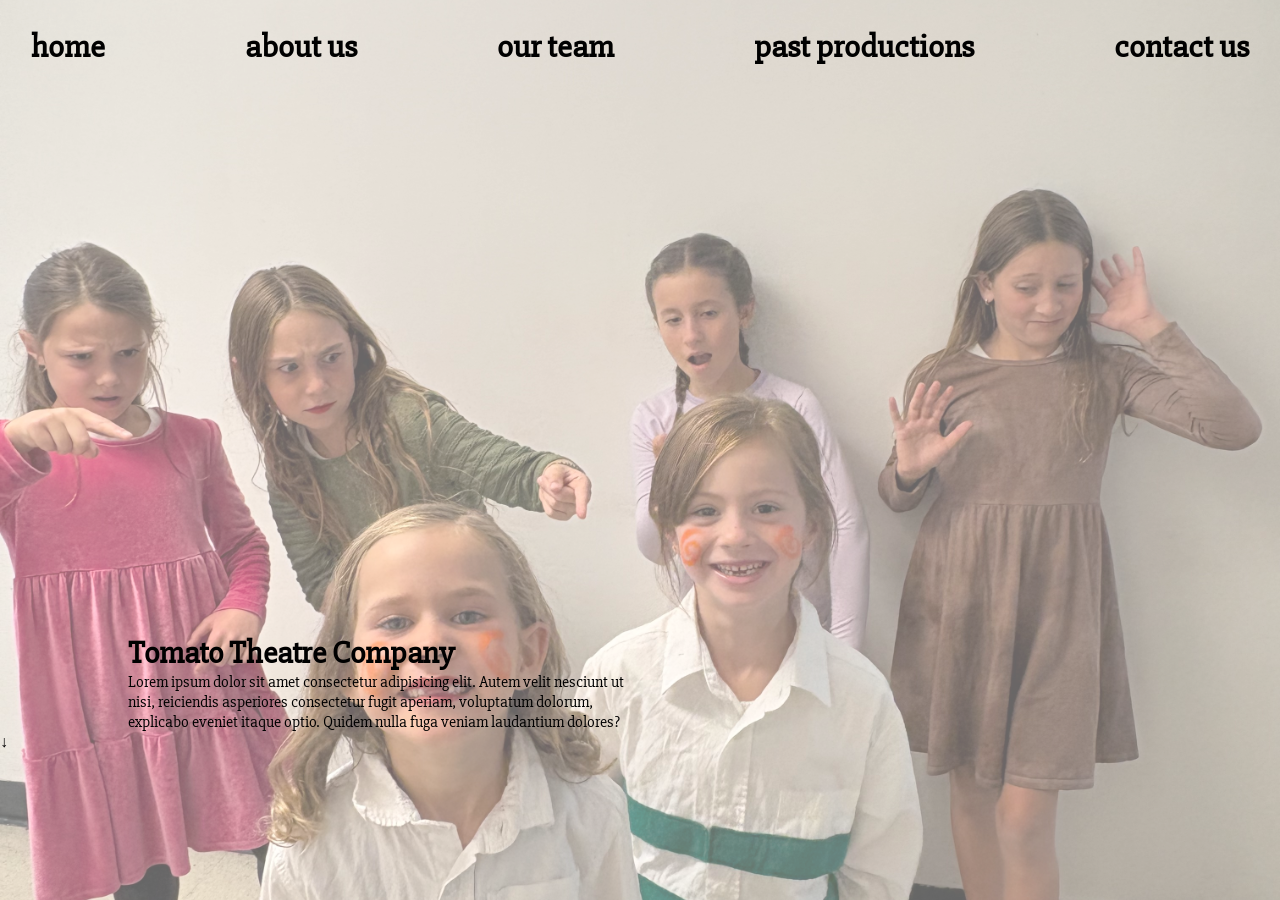
==== index.html @ 679a4891 "Initial commit" ====
<!DOCTYPE html>
<html lang="en">
<head>
    <meta charset="UTF-8">
    <meta name="viewport" content="width=device-width, initial-scale=1.0">
    <title>Tomato Theatre Company</title>
    <link rel="stylesheet" href="style.css">
    <link rel="preconnect" href="https://fonts.googleapis.com">
    <link rel="preconnect" href="https://fonts.gstatic.com" crossorigin>
    <link href="https://fonts.googleapis.com/css2?family=Slabo+27px&display=swap" rel="stylesheet">

</head>
<body>
    <div class="screen1">
    <img src="./src/IMG_2742.jpeg" alt="Tomato theatre company" id="backgroundImage">
    <header>
        
        <ul>
            <li>
                <a href="index.html" class="slabo-27px-regular">home</a>
            </li>
            <li>
                <a href="aboutus.html" class="slabo-27px-regular">about us</a>
            </li>
            <li>
                <a href="team.html" class="slabo-27px-regular">our team</a>
            </li>
            <li>
                <a href="history.html" class="slabo-27px-regular">past productions</a>
            </li>
            <li>
                <a href="contact.html" class="slabo-27px-regular">contact us</a>
            </li>
        </ul>
    </header>
    <div class="banner">
        <h1>Tomato Theatre Company</h1>
        <p>Lorem ipsum dolor sit amet consectetur adipisicing elit. Autem velit nesciunt ut nisi, reiciendis asperiores consectetur fugit aperiam, voluptatum dolorum, explicabo eveniet itaque optio. Quidem nulla fuga veniam laudantium dolores?</p>
    </div>
    <div class="down">↓</div>
</div>
</body>
</html>
---- style.css ----
*{
    margin: 0;
    padding: 0;
    font-family: 'Slabo 27px', serif;
}
body{
    width: 100vw;
    height: 100vh;
}
.screen1{
    display: flex;
    flex-direction: column;
    margin: 0;
    padding: 0;
    align-items: center;
    width: 100vw;
    height: 100vh;
}
header{
    display: flex;
    justify-content: center;
    align-items: center;
    width: 100%;
    padding: 10px;
}
ul{
    display: flex;
    justify-content: space-between;
    align-items: center;
    padding: 1rem;
    width: 100%;
}
li{
    list-style: none;
    margin: 0 15px;
    text-decoration: none;
}
a{
    text-decoration: none;
    color: black;
    font-size: 33px;
    font-family: 'Slabo 27px', serif;
}
.slabo-27px-regular {
  font-family: "Slabo 27px", serif;
  font-weight: 600;
  font-style: normal;
}
#backgroundImage{
    position: absolute;
    width: 100vw;
    height: 100vh;
    object-fit: cover;
    z-index: -1;
    filter:opacity(60%);
}
.banner {
    display: flex;
    flex-direction: column;
    width: 40vw;
    align-self: baseline;
    margin-left: 10vw;
    padding-top: 60vh;
}
.down{
width: 100vw;

}
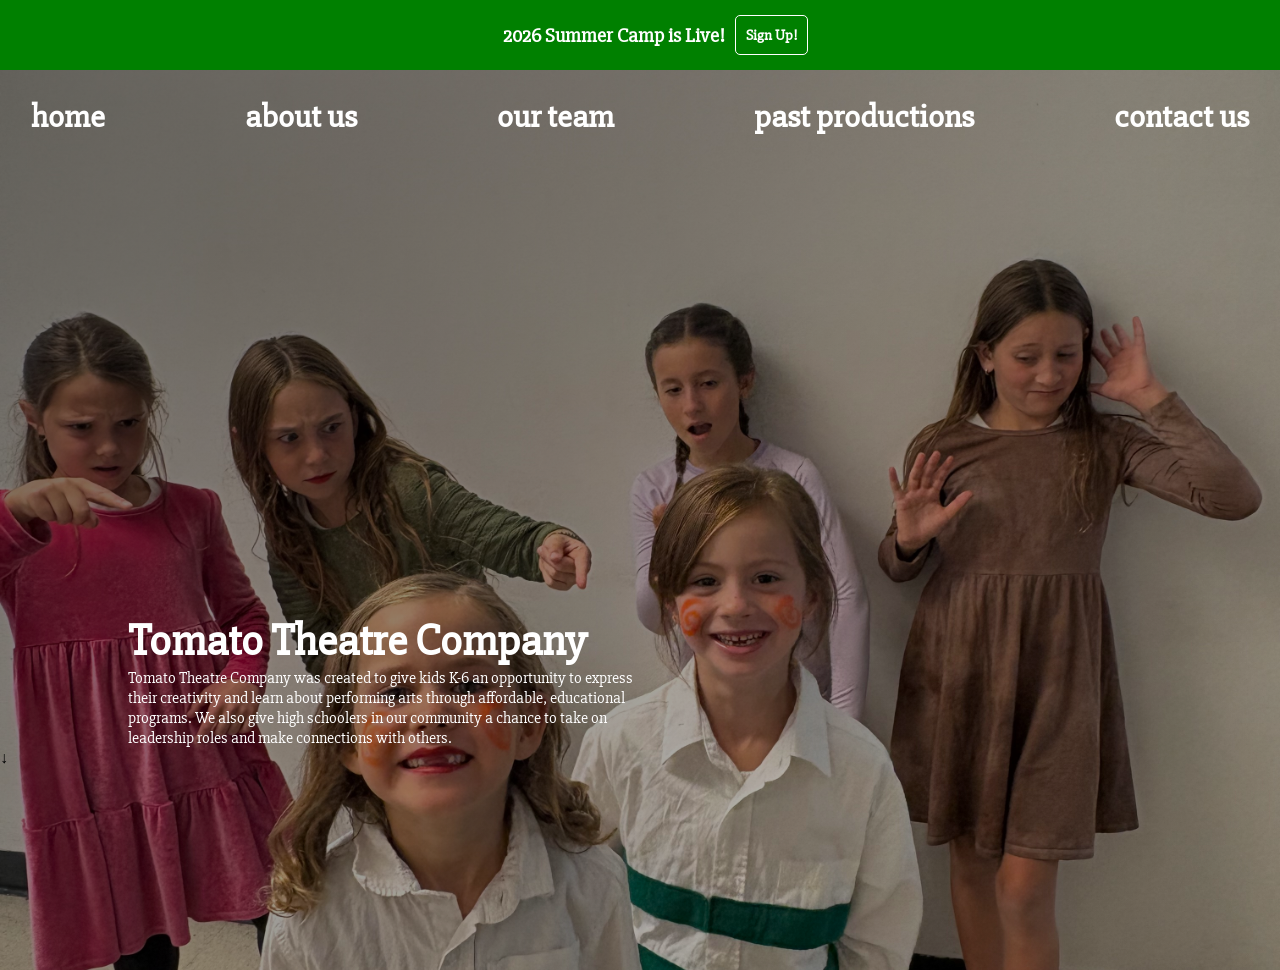
==== commit 5ce2c851: "lots of new shit" ====
--- a/index.html
+++ b/index.html
@@ -11,6 +11,10 @@
 
 </head>
 <body>
+    <div class="current">
+        <h5 href="signup.html">2026 Summer Camp is Live!</h5>
+        <button>Sign Up!</button>
+    </div>
     <div class="screen1">
     <img src="./src/IMG_2742.jpeg" alt="Tomato theatre company" id="backgroundImage">
     <header>
@@ -35,9 +39,10 @@
     </header>
     <div class="banner">
         <h1>Tomato Theatre Company</h1>
-        <p>Lorem ipsum dolor sit amet consectetur adipisicing elit. Autem velit nesciunt ut nisi, reiciendis asperiores consectetur fugit aperiam, voluptatum dolorum, explicabo eveniet itaque optio. Quidem nulla fuga veniam laudantium dolores?</p>
+        <p>Tomato Theatre Company was created to give kids K-6 an opportunity to express their creativity and learn about performing arts through affordable, educational programs. We also give high schoolers in our community a chance to take on leadership roles and make connections with others. </p>
     </div>
     <div class="down">↓</div>
 </div>
+<script src="background-rotator.js" defer></script>
 </body>
-</html>+</html>
--- a/style.css
+++ b/style.css
@@ -15,6 +15,8 @@
     align-items: center;
     width: 100vw;
     height: 100vh;
+    position: relative;
+    isolation: isolate;
 }
 header{
     display: flex;
@@ -37,7 +39,7 @@
 }
 a{
     text-decoration: none;
-    color: black;
+    color: white;
     font-size: 33px;
     font-family: 'Slabo 27px', serif;
 }
@@ -46,13 +48,38 @@
   font-weight: 600;
   font-style: normal;
 }
-#backgroundImage{
+#backgroundImage,
+.bg-layer{
     position: absolute;
+    inset: 0;
     width: 100vw;
     height: 100vh;
     object-fit: cover;
+    z-index: -2;
+}
+.bg-layer{
+    z-index: -3;
+    transition: opacity 1.8s ease-in-out;
+    will-change: opacity;
+}
+.bg-fade-out{
+    opacity: 0;
+}
+.bg-fade-in{
+    opacity: 0;
+}
+.bg-fade-in-active{
+    opacity: 1;
+}
+.screen1::after{
+    content: "";
+    position: absolute;
+    inset: 0;
     z-index: -1;
-    filter:opacity(60%);
+    background:
+        linear-gradient(120deg, rgba(0, 0, 0, 0.45), rgba(0, 0, 0, 0.15)),
+        radial-gradient(circle at 20% 20%, rgba(0, 0, 0, 0.2), rgba(0, 0, 0, 0));
+    pointer-events: none;
 }
 .banner {
     display: flex;
@@ -60,9 +87,53 @@
     width: 40vw;
     align-self: baseline;
     margin-left: 10vw;
-    padding-top: 60vh;
+    padding-top: 50vh;
+}
+.banner h1{
+    font-size: 45px;
+    color: white;
+
 }
 .down{
 width: 100vw;
 
+}
+p{
+    color: white;
+
+}
+.current{
+    display: flex;
+    width: 100vw;
+    background-color: green;
+    align-items: center;
+    justify-content: center;
+    padding: 15px;
+    gap: 10px;
+}
+.current h5{
+    font-size: 20px;
+    color: white;
+    font-weight: bold;
+
+}
+.current button{
+    padding: 10px;
+    font-size: 15px;
+    font-weight: bold;
+    background-color: green;
+    color: white;
+    border: 1px solid white;
+    border-radius: 5px;
+    cursor: pointer;
+}
+.current button:hover{
+    padding: 10px;
+    font-size: 15px;
+    font-weight: bold;
+    background-color: white;
+    color: green;
+    border: 1px solid green;
+    border-radius: 5px;
+    cursor: pointer;
 }
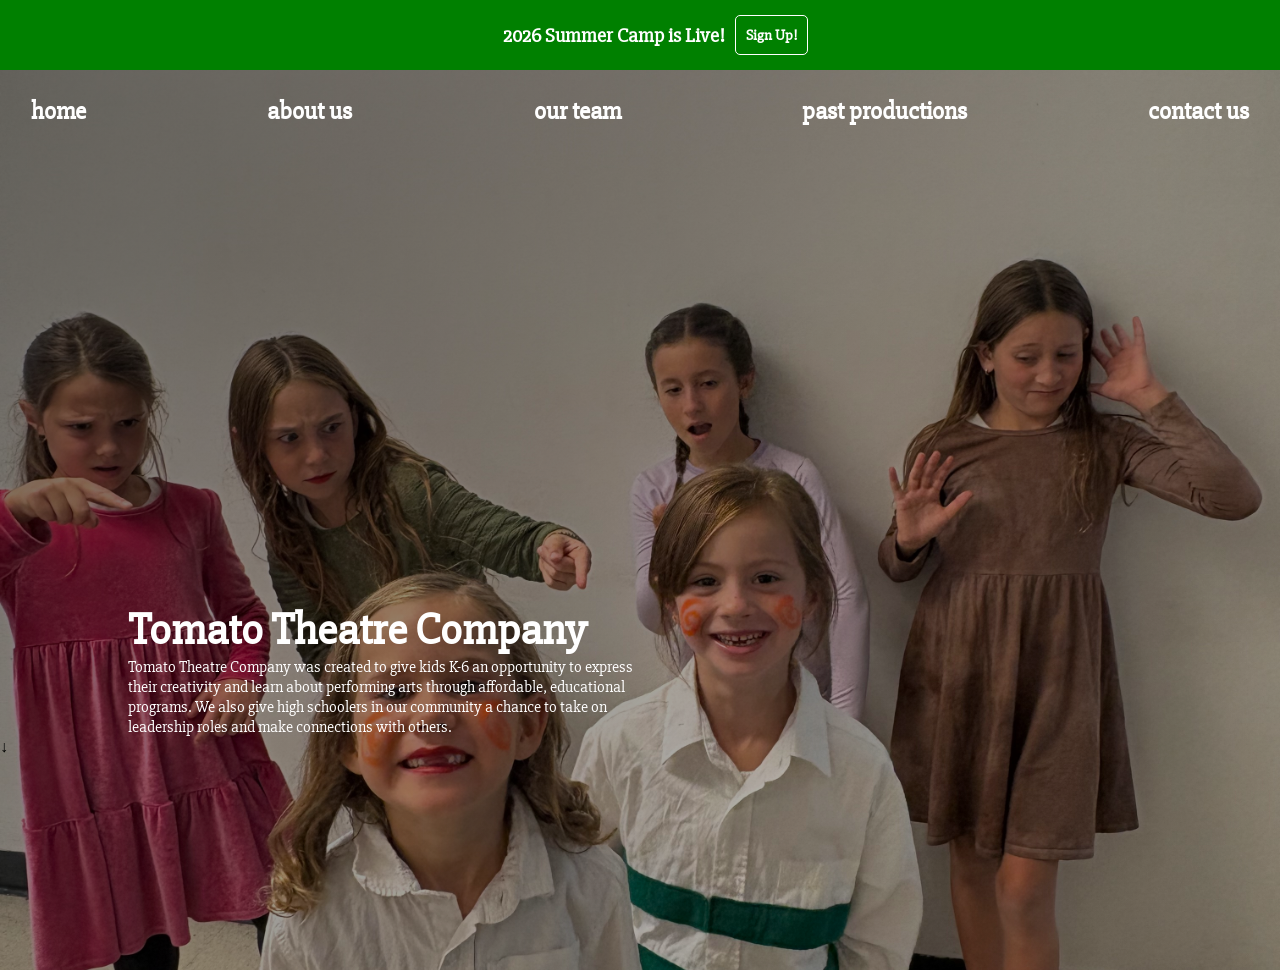
==== commit a06b75c8: "more cool stuff :)" ====
--- a/index.html
+++ b/index.html
@@ -4,7 +4,7 @@
     <meta charset="UTF-8">
     <meta name="viewport" content="width=device-width, initial-scale=1.0">
     <title>Tomato Theatre Company</title>
-    <link rel="stylesheet" href="style.css">
+    <link rel="stylesheet" href="./style.css">
     <link rel="preconnect" href="https://fonts.googleapis.com">
     <link rel="preconnect" href="https://fonts.gstatic.com" crossorigin>
     <link href="https://fonts.googleapis.com/css2?family=Slabo+27px&display=swap" rel="stylesheet">
@@ -12,8 +12,8 @@
 </head>
 <body>
     <div class="current">
-        <h5 href="signup.html">2026 Summer Camp is Live!</h5>
-        <button>Sign Up!</button>
+        <h5 >2026 Summer Camp is Live!</h5>
+        <a href="signup.html"><button >Sign Up!</button></a>
     </div>
     <div class="screen1">
     <img src="./src/IMG_2742.jpeg" alt="Tomato theatre company" id="backgroundImage">
--- a/style.css
+++ b/style.css
@@ -40,7 +40,7 @@
 a{
     text-decoration: none;
     color: white;
-    font-size: 33px;
+    font-size: 25px;
     font-family: 'Slabo 27px', serif;
 }
 .slabo-27px-regular {
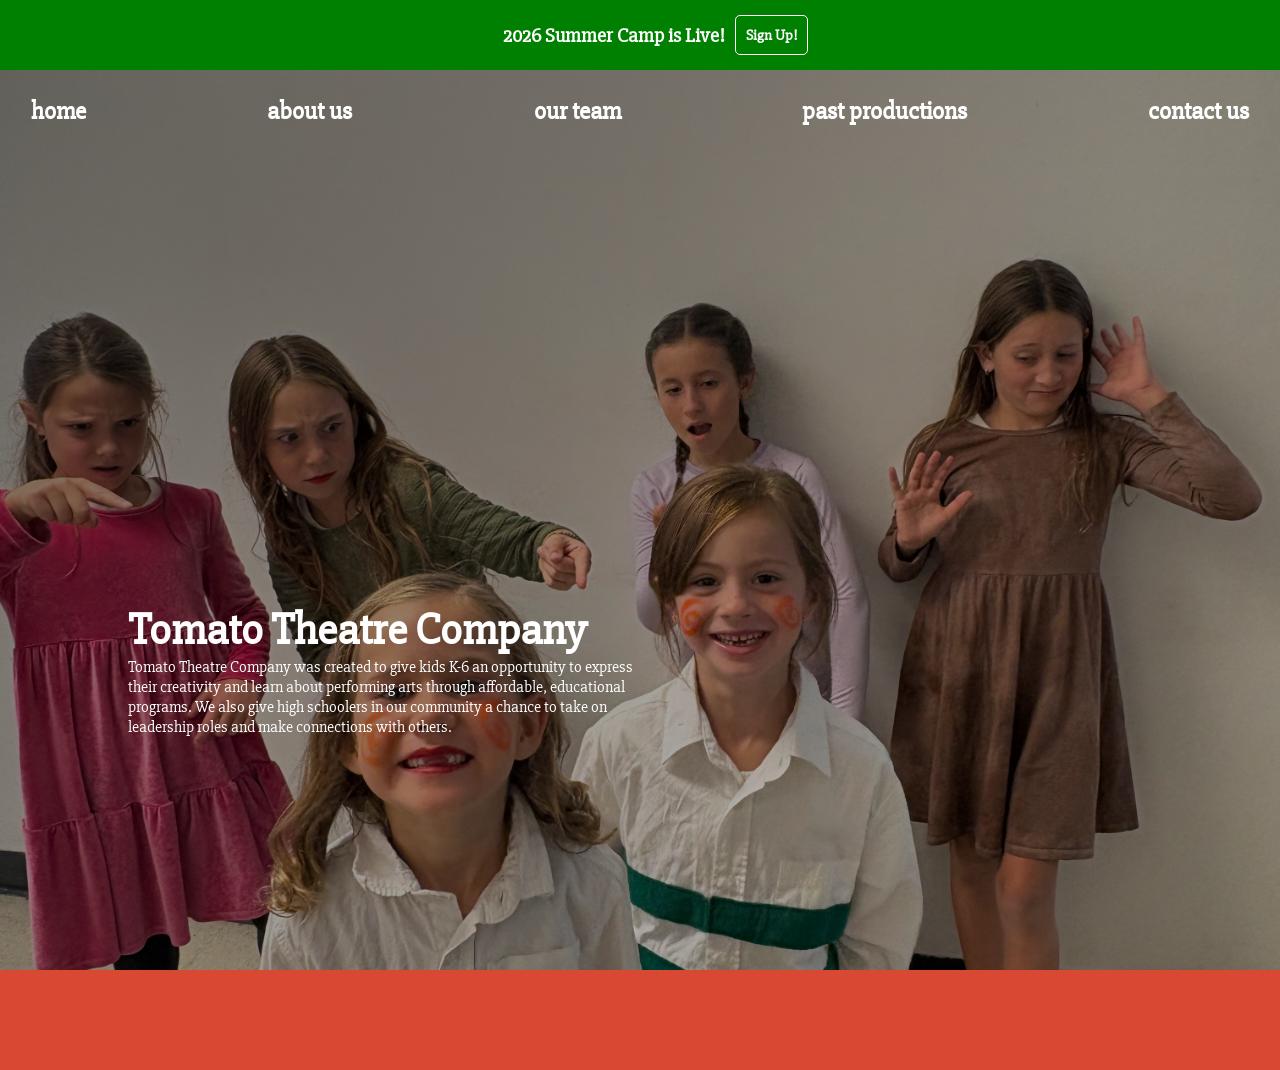
==== commit 9a884989: "update :)" ====
--- a/index.html
+++ b/index.html
@@ -41,7 +41,10 @@
         <h1>Tomato Theatre Company</h1>
         <p>Tomato Theatre Company was created to give kids K-6 an opportunity to express their creativity and learn about performing arts through affordable, educational programs. We also give high schoolers in our community a chance to take on leadership roles and make connections with others. </p>
     </div>
-    <div class="down">↓</div>
+    <!-- <div class="down">↓</div> -->
+</div>
+<div class="page1">
+    
 </div>
 <script src="background-rotator.js" defer></script>
 </body>
--- a/style.css
+++ b/style.css
@@ -22,8 +22,9 @@
     display: flex;
     justify-content: center;
     align-items: center;
-    width: 100%;
+
     padding: 10px;
+    width: 100vw;
 }
 ul{
     display: flex;
@@ -136,4 +137,9 @@
     border: 1px solid green;
     border-radius: 5px;
     cursor: pointer;
+}
+.page1{
+    width: 100vw;
+    height: 100px;
+    background-color: #d94833;
 }
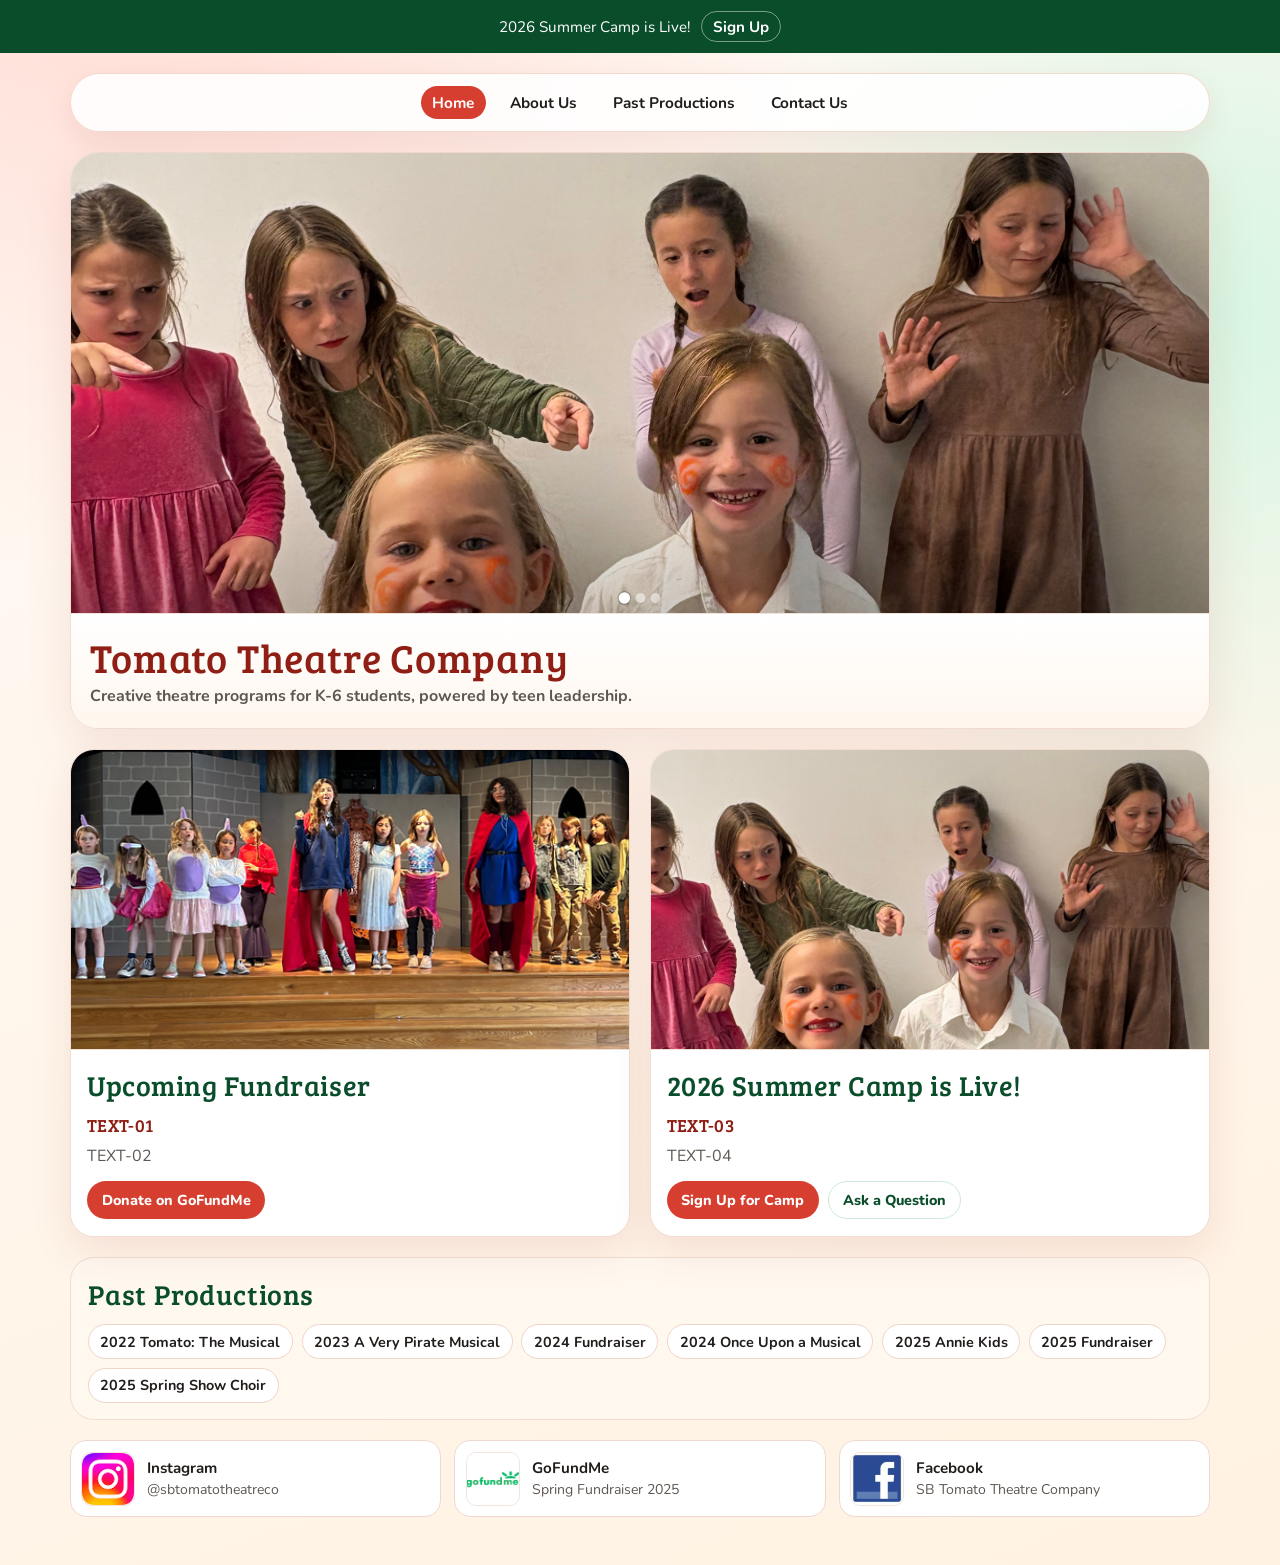
==== commit f92ba242: "hella new updates" ====
--- a/index.html
+++ b/index.html
@@ -1,51 +1,515 @@
 <!DOCTYPE html>
 <html lang="en">
 <head>
-    <meta charset="UTF-8">
-    <meta name="viewport" content="width=device-width, initial-scale=1.0">
-    <title>Tomato Theatre Company</title>
-    <link rel="stylesheet" href="./style.css">
-    <link rel="preconnect" href="https://fonts.googleapis.com">
-    <link rel="preconnect" href="https://fonts.gstatic.com" crossorigin>
-    <link href="https://fonts.googleapis.com/css2?family=Slabo+27px&display=swap" rel="stylesheet">
-
+  <meta charset="UTF-8" />
+  <meta name="viewport" content="width=device-width, initial-scale=1.0" />
+  <title>Tomato Theatre Company</title>
+  <link rel="preconnect" href="https://fonts.googleapis.com" />
+  <link rel="preconnect" href="https://fonts.gstatic.com" crossorigin />
+  <link href="https://fonts.googleapis.com/css2?family=Bree+Serif&family=Nunito:wght@400;600;700;800&display=swap" rel="stylesheet" />
+  <style>
+    :root {
+      --tomato: #d63f2f;
+      --tomato-dark: #8f1f15;
+      --leaf: #0f7b43;
+      --leaf-dark: #0a4d2a;
+      --cream: #fff8ef;
+      --ink: #201d1b;
+      --muted: #5e5752;
+      --card: #ffffff;
+    }
+
+    * { box-sizing: border-box; }
+
+    body {
+      margin: 0;
+      font-family: "Nunito", sans-serif;
+      color: var(--ink);
+      background:
+        radial-gradient(circle at 10% -10%, #ffd8cf 0, transparent 35%),
+        radial-gradient(circle at 95% 20%, #d8f6e3 0, transparent 30%),
+        linear-gradient(160deg, #fffaf6 0%, #fff2e2 100%);
+    }
+
+    .topbar {
+      display: flex;
+      justify-content: center;
+      align-items: center;
+      gap: 0.7rem;
+      background: var(--leaf-dark);
+      color: #fff;
+      padding: 0.7rem 1rem;
+      font-size: 0.95rem;
+      text-align: center;
+    }
+
+    .topbar a {
+      color: #fff;
+      text-decoration: none;
+      border: 1px solid rgba(255, 255, 255, 0.45);
+      border-radius: 999px;
+      padding: 0.28rem 0.68rem;
+      font-weight: 700;
+    }
+
+    .page {
+      width: min(1140px, 94vw);
+      margin: 0 auto;
+      padding: 1.2rem 0 3rem;
+    }
+
+    .nav {
+      display: flex;
+      flex-wrap: wrap;
+      justify-content: center;
+      gap: 0.8rem;
+      padding: 0.75rem;
+      margin-bottom: 1.25rem;
+      border-radius: 999px;
+      border: 1px solid #f2d9ce;
+      background: rgba(255, 255, 255, 0.88);
+      box-shadow: 0 10px 28px rgba(143, 31, 21, 0.08);
+      backdrop-filter: blur(8px);
+    }
+
+    .nav a {
+      text-decoration: none;
+      color: var(--ink);
+      font-weight: 700;
+      font-size: 0.96rem;
+      padding: 0.38rem 0.72rem;
+      border-radius: 999px;
+    }
+
+    .nav a.active,
+    .nav a:hover {
+      background: var(--tomato);
+      color: #fff;
+    }
+
+    .hero {
+      border-radius: 28px;
+      border: 1px solid #f2dbd1;
+      background: linear-gradient(135deg, #fff 0%, #fff9f1 100%);
+      box-shadow: 0 16px 48px rgba(143, 31, 21, 0.1);
+      padding: 0;
+      display: grid;
+      grid-template-columns: 1fr;
+      gap: 0;
+      align-items: stretch;
+      overflow: hidden;
+    }
+
+    .hero img {
+      width: min(430px, 100%);
+      border-radius: 18px;
+      justify-self: center;
+      display: block;
+    }
+
+    .hero-media {
+      width: 100%;
+      min-height: 460px;
+      overflow: hidden;
+      position: relative;
+      background: #fff;
+    }
+
+    .carousel-slide {
+      position: absolute;
+      inset: 0;
+      width: 100% !important;
+      height: 100% !important;
+      object-fit: cover !important;
+      object-position: center center;
+      opacity: 0;
+      transform: scale(1.12);
+      transition: opacity 0.9s ease-in-out, transform 6s ease-out;
+    }
+
+    .carousel-slide.active {
+      opacity: 1;
+      transform: scale(1.08);
+    }
+
+    .hero-media::after {
+      content: "";
+      position: absolute;
+      inset: 0;
+      pointer-events: none;
+      background:
+        linear-gradient(to top, rgba(0, 0, 0, 0.2), rgba(0, 0, 0, 0) 40%);
+    }
+
+    .carousel-dots {
+      position: absolute;
+      left: 50%;
+      bottom: 10px;
+      transform: translateX(-50%);
+      display: flex;
+      gap: 0.35rem;
+      z-index: 3;
+    }
+
+    .carousel-dot {
+      width: 10px;
+      height: 10px;
+      border-radius: 999px;
+      border: none;
+      background: rgba(255, 255, 255, 0.5);
+      cursor: pointer;
+      padding: 0;
+      transition: transform 0.2s ease, background-color 0.2s ease;
+    }
+
+    .carousel-dot.active {
+      background: #ffffff;
+      box-shadow: 0 0 0 1px rgba(31, 29, 28, 0.25);
+      transform: scale(1.15);
+    }
+
+    .hero-content {
+      padding: 1rem 1.2rem 1.2rem;
+      background: linear-gradient(180deg, #ffffff 0%, #fff7ee 100%);
+      border-top: 1px solid #f1e2d8;
+    }
+
+    .hero-content h1 {
+      margin: 0;
+      color: var(--tomato-dark);
+      font-size: clamp(1.9rem, 3.1vw, 2.6rem);
+    }
+
+    .hero-subtext {
+      margin: 0.3rem 0 0;
+      color: var(--leaf-dark);
+      font-size: 1rem;
+      font-weight: 700;
+    }
+
+    h1, h2, h3 {
+      font-family: "Bree Serif", serif;
+      font-weight: 400;
+      margin: 0;
+      letter-spacing: 0.02em;
+    }
+
+    h1 {
+      font-size: clamp(1.9rem, 3.3vw, 2.7rem);
+      color: var(--tomato-dark);
+      margin-bottom: 0.2rem;
+    }
+
+    .est {
+      color: var(--leaf-dark);
+      font-weight: 800;
+      margin-bottom: 0.9rem;
+      text-transform: uppercase;
+      letter-spacing: 0.08em;
+      font-size: 0.84rem;
+    }
+
+    .hero p {
+      margin: 0;
+      color: var(--muted);
+      line-height: 1.6;
+    }
+
+    .grid {
+      margin-top: 1.25rem;
+      display: grid;
+      grid-template-columns: 1fr 1fr;
+      gap: 1.2rem;
+    }
+
+    .card {
+      border-radius: 24px;
+      border: 1px solid #f1ddd1;
+      background: var(--card);
+      box-shadow: 0 14px 42px rgba(143, 31, 21, 0.1);
+      overflow: hidden;
+    }
+
+    .card-media {
+      width: 100%;
+      height: 300px;
+      overflow: hidden;
+      border-bottom: 1px solid #f1e2d8;
+      background: #efe8e2;
+    }
+
+    .card-media img {
+      width: 100% !important;
+      height: 100% !important;
+      object-fit: cover !important;
+      object-position: center center;
+      display: block;
+      transform: scale(1.2);
+      transform-origin: center;
+    }
+
+    .card-body {
+      padding: 1rem 1rem 1.1rem;
+      background: #fff;
+    }
+
+    h2 {
+      font-size: clamp(1.35rem, 2.2vw, 1.9rem);
+      color: var(--leaf-dark);
+      margin-bottom: 0.45rem;
+    }
+
+    h3 {
+      font-size: 1.15rem;
+      color: var(--tomato-dark);
+      margin-bottom: 0.45rem;
+    }
+
+    .card p {
+      margin: 0;
+      color: var(--muted);
+      line-height: 1.55;
+    }
+
+    .card-actions {
+      margin-top: 0.8rem;
+      display: flex;
+      gap: 0.6rem;
+      flex-wrap: wrap;
+    }
+
+    .btn {
+      text-decoration: none;
+      border-radius: 999px;
+      padding: 0.48rem 0.85rem;
+      font-size: 0.9rem;
+      font-weight: 800;
+      border: 1px solid transparent;
+    }
+
+    .btn.primary {
+      background: var(--tomato);
+      color: #fff;
+    }
+
+    .btn.secondary {
+      background: #fff;
+      color: var(--leaf-dark);
+      border-color: #cfead8;
+    }
+
+    .links {
+      margin-top: 1.25rem;
+      border-radius: 24px;
+      border: 1px solid #f1ddd1;
+      background: var(--cream);
+      padding: 1.05rem;
+    }
+
+    .pill-list {
+      margin-top: 0.7rem;
+      display: flex;
+      flex-wrap: wrap;
+      gap: 0.55rem;
+    }
+
+    .pill-list a {
+      text-decoration: none;
+      color: var(--ink);
+      font-weight: 700;
+      font-size: 0.9rem;
+      background: #fff;
+      border: 1px solid #efd5c8;
+      border-radius: 999px;
+      padding: 0.4rem 0.72rem;
+    }
+
+    .social {
+      margin-top: 1.25rem;
+      display: grid;
+      grid-template-columns: repeat(3, 1fr);
+      gap: 0.8rem;
+    }
+
+    .social a {
+      display: grid;
+      grid-template-columns: 54px 1fr;
+      gap: 0.75rem;
+      align-items: center;
+      text-decoration: none;
+      color: var(--ink);
+      border-radius: 16px;
+      border: 1px solid #efd9ce;
+      background: #fff;
+      padding: 0.65rem;
+    }
+
+    .social img {
+      width: 54px;
+      height: 54px;
+      object-fit: cover;
+      border-radius: 10px;
+      border: 1px solid #f3e5dc;
+    }
+
+    .social strong { display: block; font-size: 0.95rem; }
+    .social span { color: var(--muted); font-size: 0.88rem; }
+
+    @media (max-width: 920px) {
+      .hero,
+      .grid,
+      .social {
+        grid-template-columns: 1fr;
+      }
+
+      .topbar { flex-direction: column; }
+      .hero-media {
+        min-height: 320px;
+      }
+      .card-media {
+        height: 230px;
+      }
+    }
+  </style>
 </head>
 <body>
-    <div class="current">
-        <h5 >2026 Summer Camp is Live!</h5>
-        <a href="signup.html"><button >Sign Up!</button></a>
-    </div>
-    <div class="screen1">
-    <img src="./src/IMG_2742.jpeg" alt="Tomato theatre company" id="backgroundImage">
-    <header>
-        
-        <ul>
-            <li>
-                <a href="index.html" class="slabo-27px-regular">home</a>
-            </li>
-            <li>
-                <a href="aboutus.html" class="slabo-27px-regular">about us</a>
-            </li>
-            <li>
-                <a href="team.html" class="slabo-27px-regular">our team</a>
-            </li>
-            <li>
-                <a href="history.html" class="slabo-27px-regular">past productions</a>
-            </li>
-            <li>
-                <a href="contact.html" class="slabo-27px-regular">contact us</a>
-            </li>
-        </ul>
-    </header>
-    <div class="banner">
+  <div class="topbar">
+    <span>2026 Summer Camp is Live!</span>
+    <a href="signup.html">Sign Up</a>
+  </div>
+
+  <main class="page">
+    <nav class="nav" aria-label="Primary">
+      <a class="active" href="index.html">Home</a>
+      <a href="aboutus.html">About Us</a>
+      <a href="history.html">Past Productions</a>
+      <a href="contact.html">Contact Us</a>
+    </nav>
+
+    <section class="hero">
+      <div class="hero-media" aria-label="Tomato Theatre image carousel">
+        <img class="carousel-slide active" src="src/img1.jpeg" alt="Tomato Theatre camp and performance highlight 1" />
+        <img class="carousel-slide" src="src/img2.jpeg" alt="Tomato Theatre camp and performance highlight 2" />
+        <img class="carousel-slide" src="src/img4.jpeg" alt="Tomato Theatre camp and performance highlight 3" />
+        <div class="carousel-dots" role="tablist" aria-label="Carousel indicators">
+          <button class="carousel-dot active" type="button" aria-label="Show slide 1"></button>
+          <button class="carousel-dot" type="button" aria-label="Show slide 2"></button>
+          <button class="carousel-dot" type="button" aria-label="Show slide 3"></button>
+        </div>
+      </div>
+      <div class="hero-content">
         <h1>Tomato Theatre Company</h1>
-        <p>Tomato Theatre Company was created to give kids K-6 an opportunity to express their creativity and learn about performing arts through affordable, educational programs. We also give high schoolers in our community a chance to take on leadership roles and make connections with others. </p>
-    </div>
-    <!-- <div class="down">↓</div> -->
-</div>
-<div class="page1">
-    
-</div>
-<script src="background-rotator.js" defer></script>
+        <p class="hero-subtext">Creative theatre programs for K-6 students, powered by teen leadership.</p>
+      </div>
+    </section>
+
+    <section class="grid">
+      <article class="card">
+        <div class="card-media">
+          <img src="src/home-assets/pirate-musical.png" alt="Tomato Theatre fundraiser event" />
+        </div>
+        <div class="card-body">
+          <h2>Upcoming Fundraiser</h2>
+          <h3>TEXT-01</h3>
+          <p>
+            TEXT-02
+          </p>
+          <div class="card-actions">
+            <a class="btn primary" href="https://www.gofundme.com/f/tomato-theatre-company-spring-fundraiser-2025" target="_blank" rel="noopener noreferrer">Donate on GoFundMe</a>
+          </div>
+        </div>
+      </article>
+
+      <article class="card">
+        <div class="card-media">
+          <img src="src/img1.jpeg" alt="Latest Tomato Theatre camp session" />
+        </div>
+        <div class="card-body">
+          <h2>2026 Summer Camp is Live!</h2>
+          <h3>TEXT-03</h3>
+          <p>
+            TEXT-04
+          </p>
+          <div class="card-actions">
+            <a class="btn primary" href="signup.html">Sign Up for Camp</a>
+            <a class="btn secondary" href="contact.html">Ask a Question</a>
+          </div>
+        </div>
+      </article>
+    </section>
+
+    <section class="links">
+      <h2>Past Productions</h2>
+      <div class="pill-list">
+        <a href="https://www.tomatotheatreco.org/past-productions/2022-tomato-the-musical" target="_blank" rel="noopener noreferrer">2022 Tomato: The Musical</a>
+        <a href="https://www.tomatotheatreco.org/past-productions/2023-a-very-pirate-musical" target="_blank" rel="noopener noreferrer">2023 A Very Pirate Musical</a>
+        <a href="https://www.tomatotheatreco.org/past-productions/2024-fundraiser" target="_blank" rel="noopener noreferrer">2024 Fundraiser</a>
+        <a href="https://www.tomatotheatreco.org/past-productions/2024-once-upon-a-musical" target="_blank" rel="noopener noreferrer">2024 Once Upon a Musical</a>
+        <a href="https://www.tomatotheatreco.org/past-productions/2025-annie-kids" target="_blank" rel="noopener noreferrer">2025 Annie Kids</a>
+        <a href="https://www.tomatotheatreco.org/past-productions/2025-fundraiser" target="_blank" rel="noopener noreferrer">2025 Fundraiser</a>
+        <a href="https://www.tomatotheatreco.org/past-productions/2025-spring-show-choir" target="_blank" rel="noopener noreferrer">2025 Spring Show Choir</a>
+      </div>
+    </section>
+
+    <section class="social">
+      <a href="https://www.instagram.com/sbtomatotheatreco/" target="_blank" rel="noopener noreferrer">
+        <img src="src/home-assets/instagram.png" alt="Instagram" />
+        <div>
+          <strong>Instagram</strong>
+          <span>@sbtomatotheatreco</span>
+        </div>
+      </a>
+
+      <a href="https://www.gofundme.com/f/tomato-theatre-company-spring-fundraiser-2025" target="_blank" rel="noopener noreferrer">
+        <img src="src/home-assets/gofundme.png" alt="GoFundMe" />
+        <div>
+          <strong>GoFundMe</strong>
+          <span>Spring Fundraiser 2025</span>
+        </div>
+      </a>
+
+      <a href="https://www.facebook.com/profile.php?id=61576289045439" target="_blank" rel="noopener noreferrer">
+        <img src="src/home-assets/facebook.png" alt="Facebook" />
+        <div>
+          <strong>Facebook</strong>
+          <span>SB Tomato Theatre Company</span>
+        </div>
+      </a>
+    </section>
+  </main>
+  <script>
+    const slides = Array.from(document.querySelectorAll(".carousel-slide"));
+    const dots = Array.from(document.querySelectorAll(".carousel-dot"));
+    const carousel = document.querySelector(".hero-media");
+    let currentSlide = 0;
+    let autoplayId;
+
+    function showSlide(index) {
+      slides[currentSlide].classList.remove("active");
+      dots[currentSlide].classList.remove("active");
+      currentSlide = index;
+      slides[currentSlide].classList.add("active");
+      dots[currentSlide].classList.add("active");
+    }
+
+    function nextSlide() {
+      const nextIndex = (currentSlide + 1) % slides.length;
+      showSlide(nextIndex);
+    }
+
+    function startAutoplay() {
+      clearInterval(autoplayId);
+      autoplayId = setInterval(nextSlide, 4500);
+    }
+
+    dots.forEach((dot, index) => {
+      dot.addEventListener("click", () => showSlide(index));
+    });
+
+    carousel.addEventListener("mouseenter", () => clearInterval(autoplayId));
+    carousel.addEventListener("mouseleave", startAutoplay);
+
+    startAutoplay();
+  </script>
 </body>
 </html>
